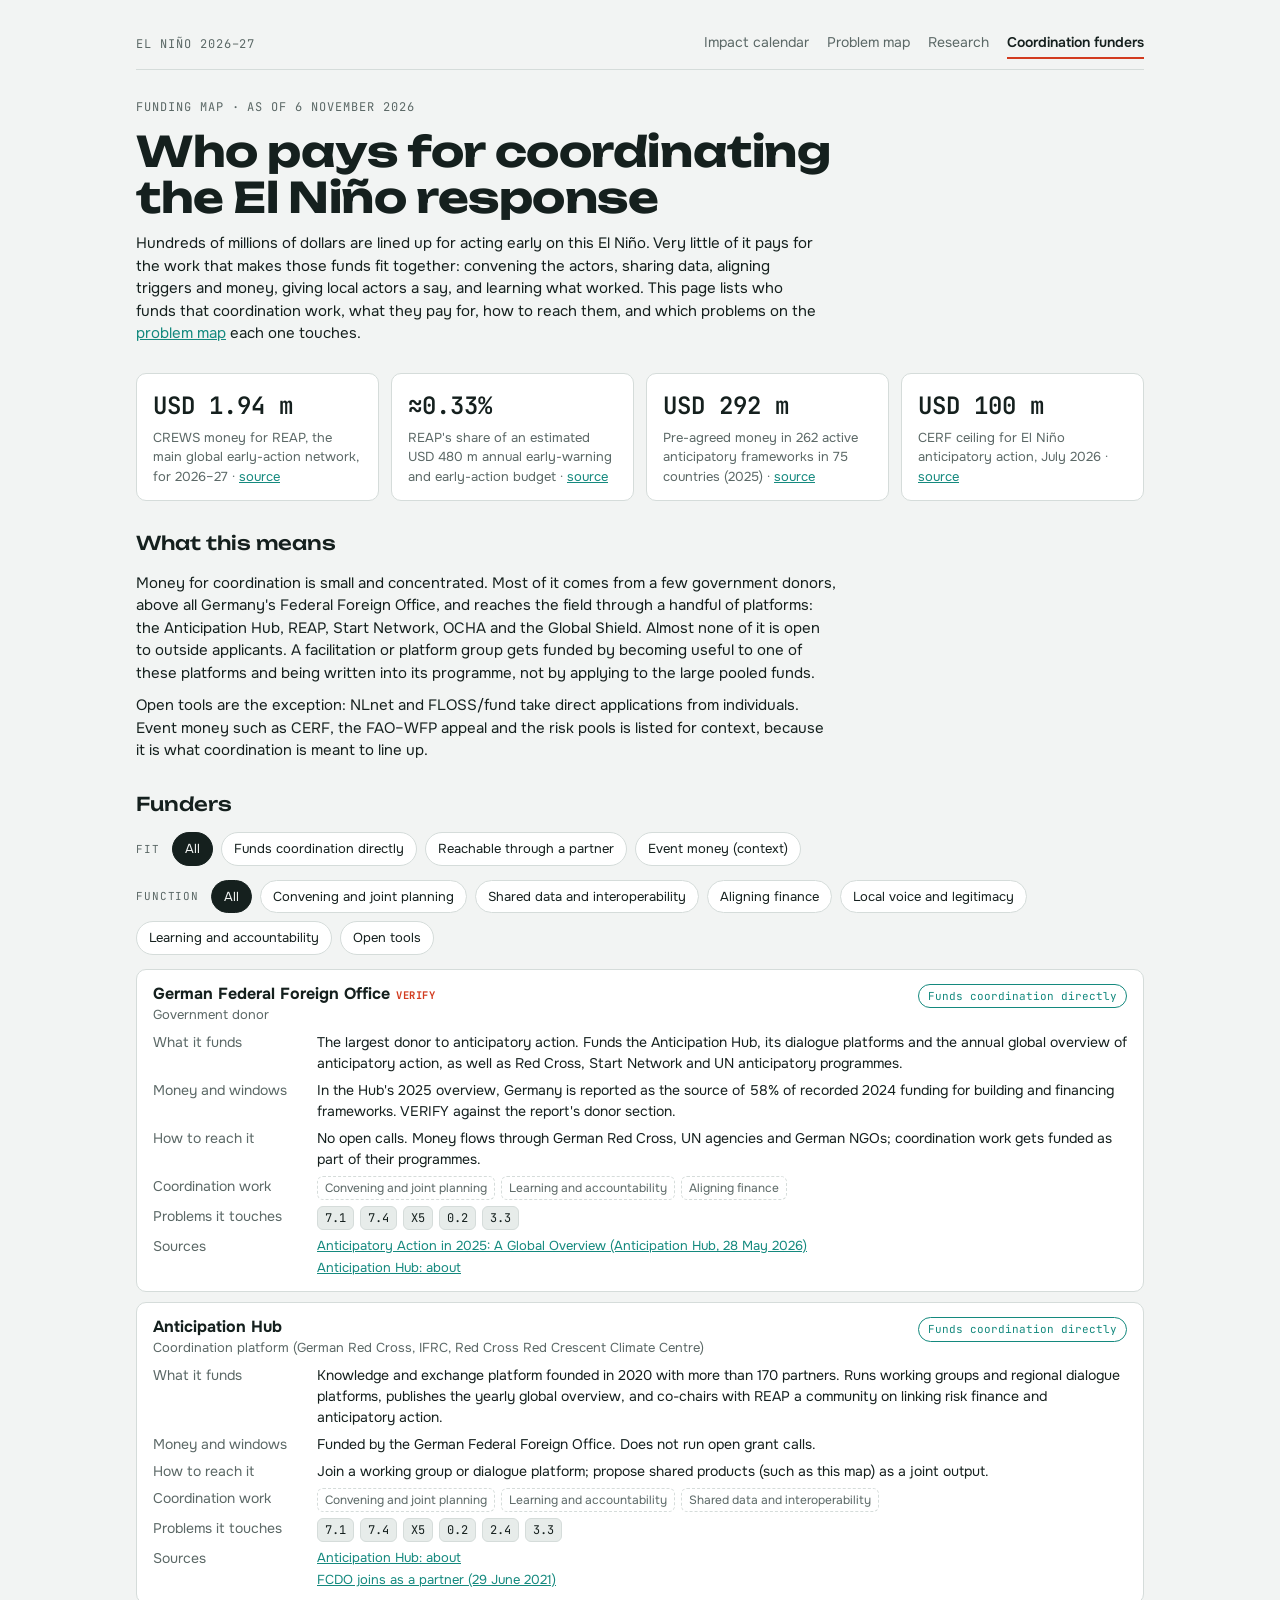
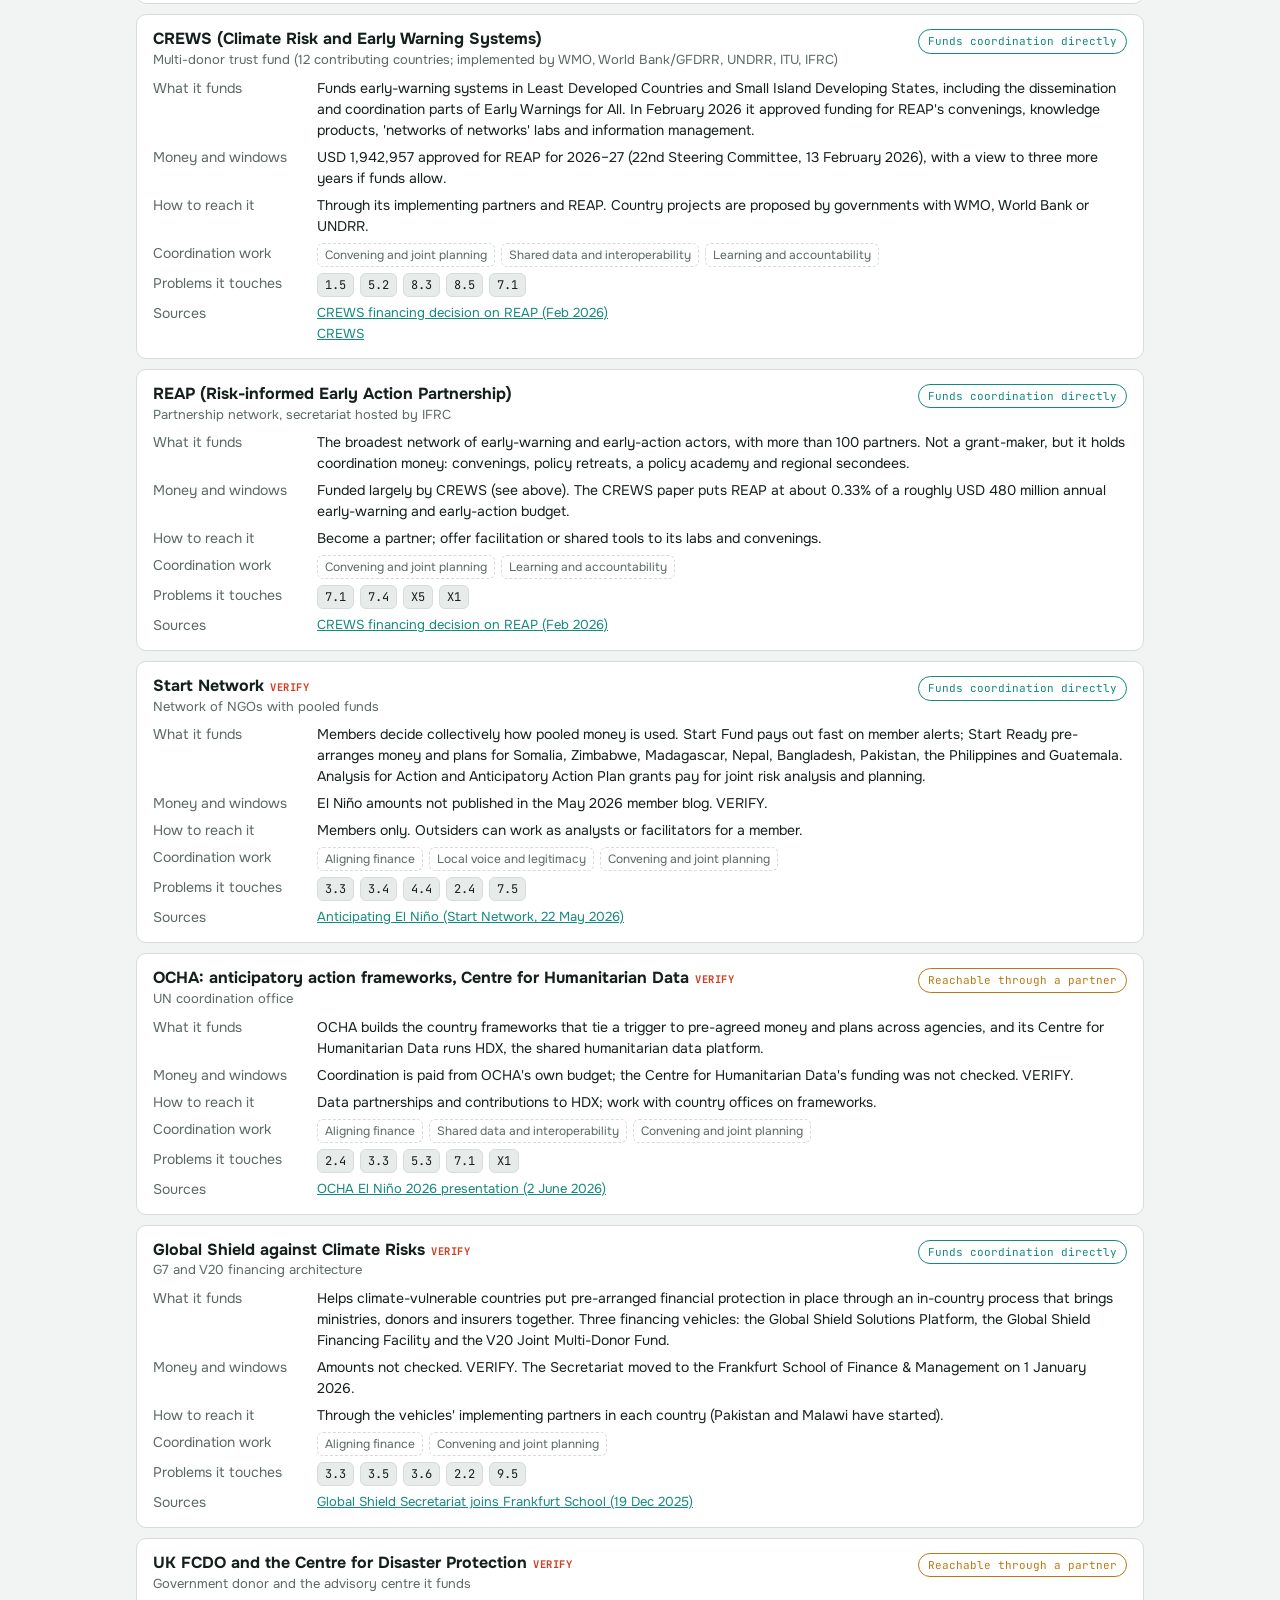
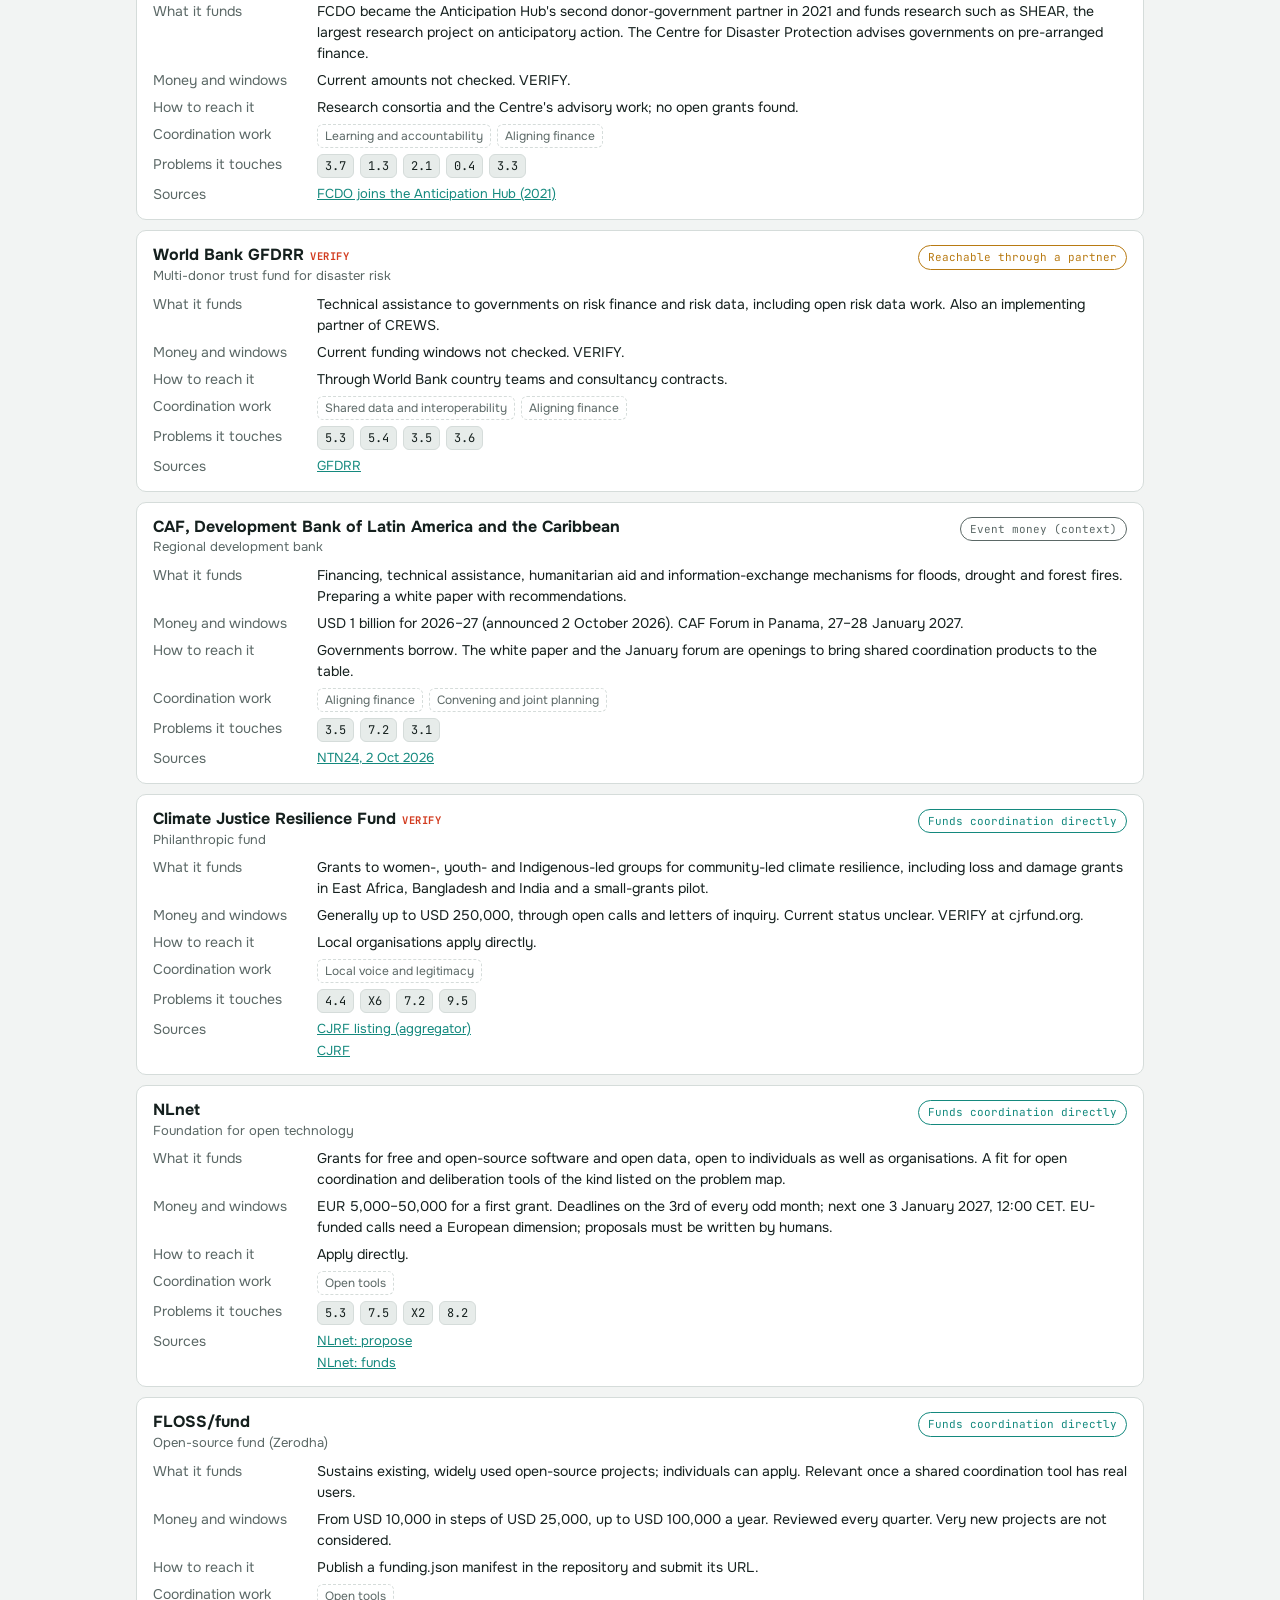
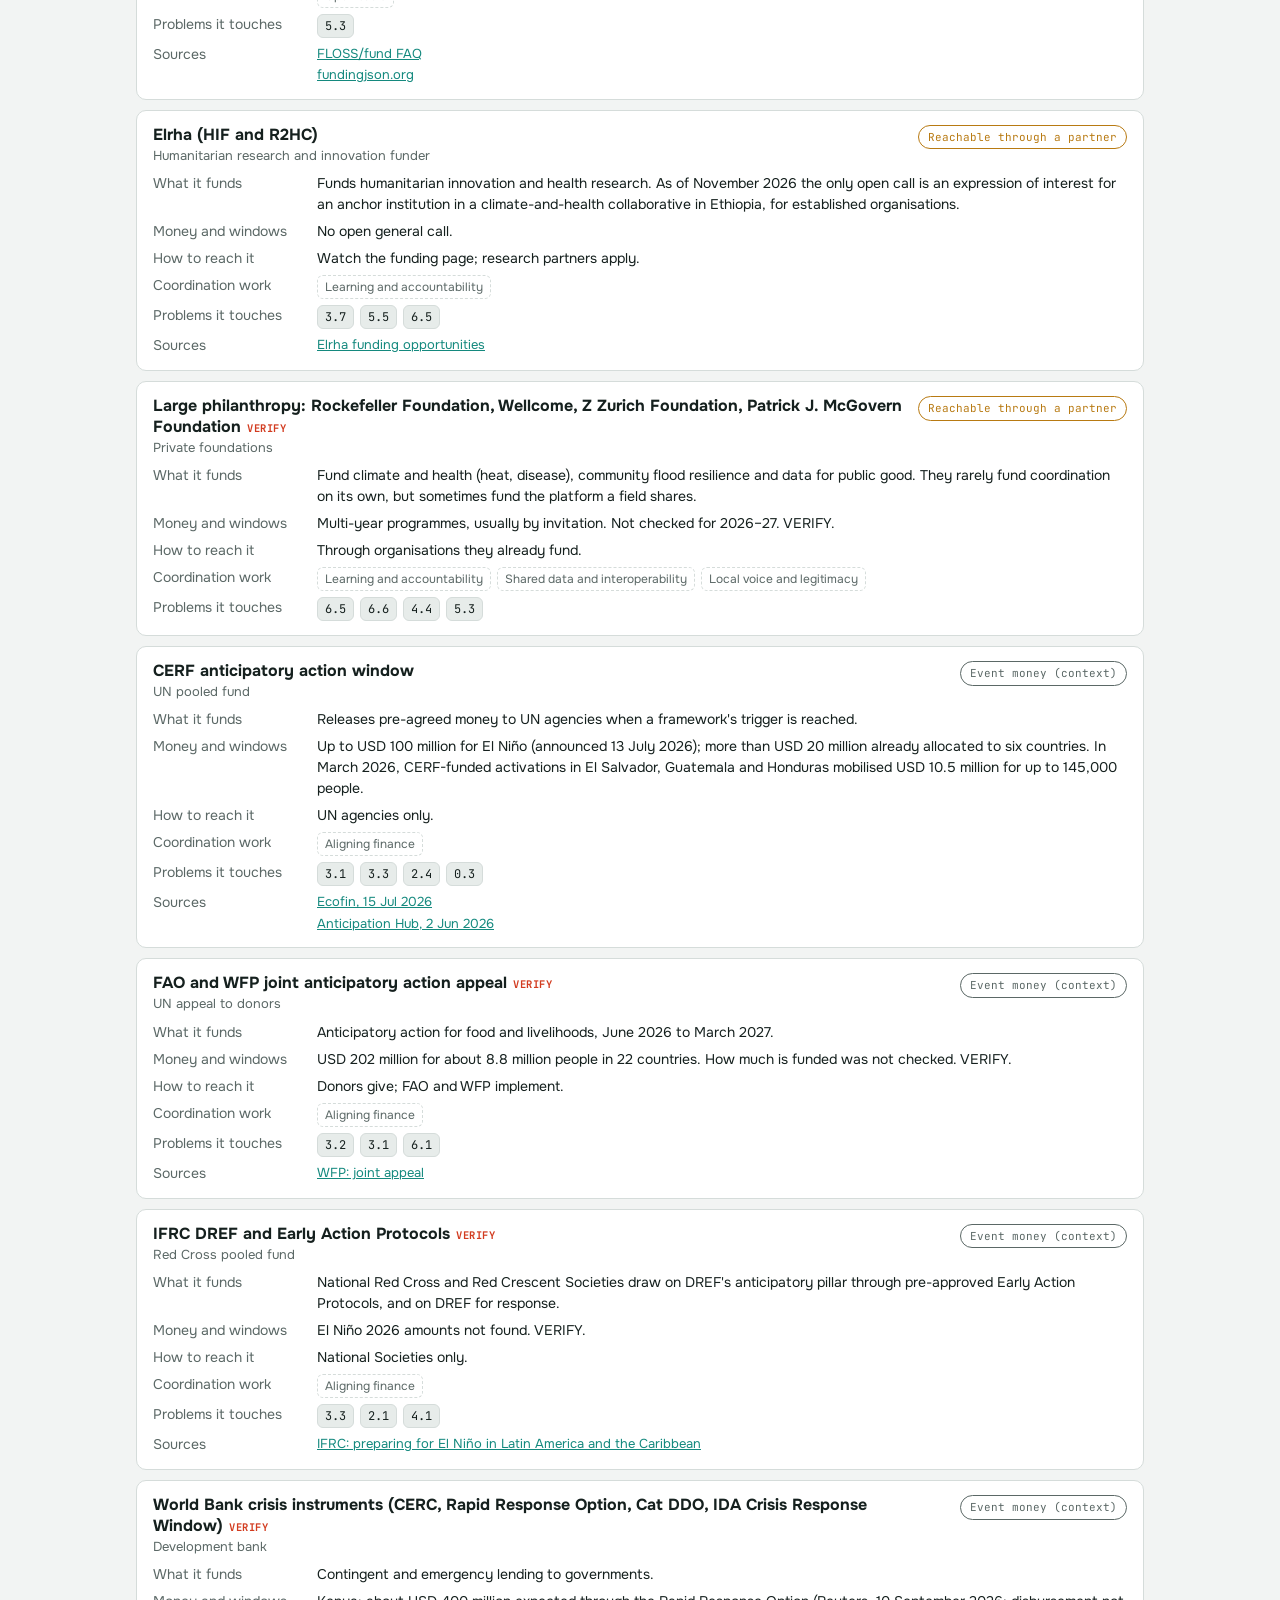
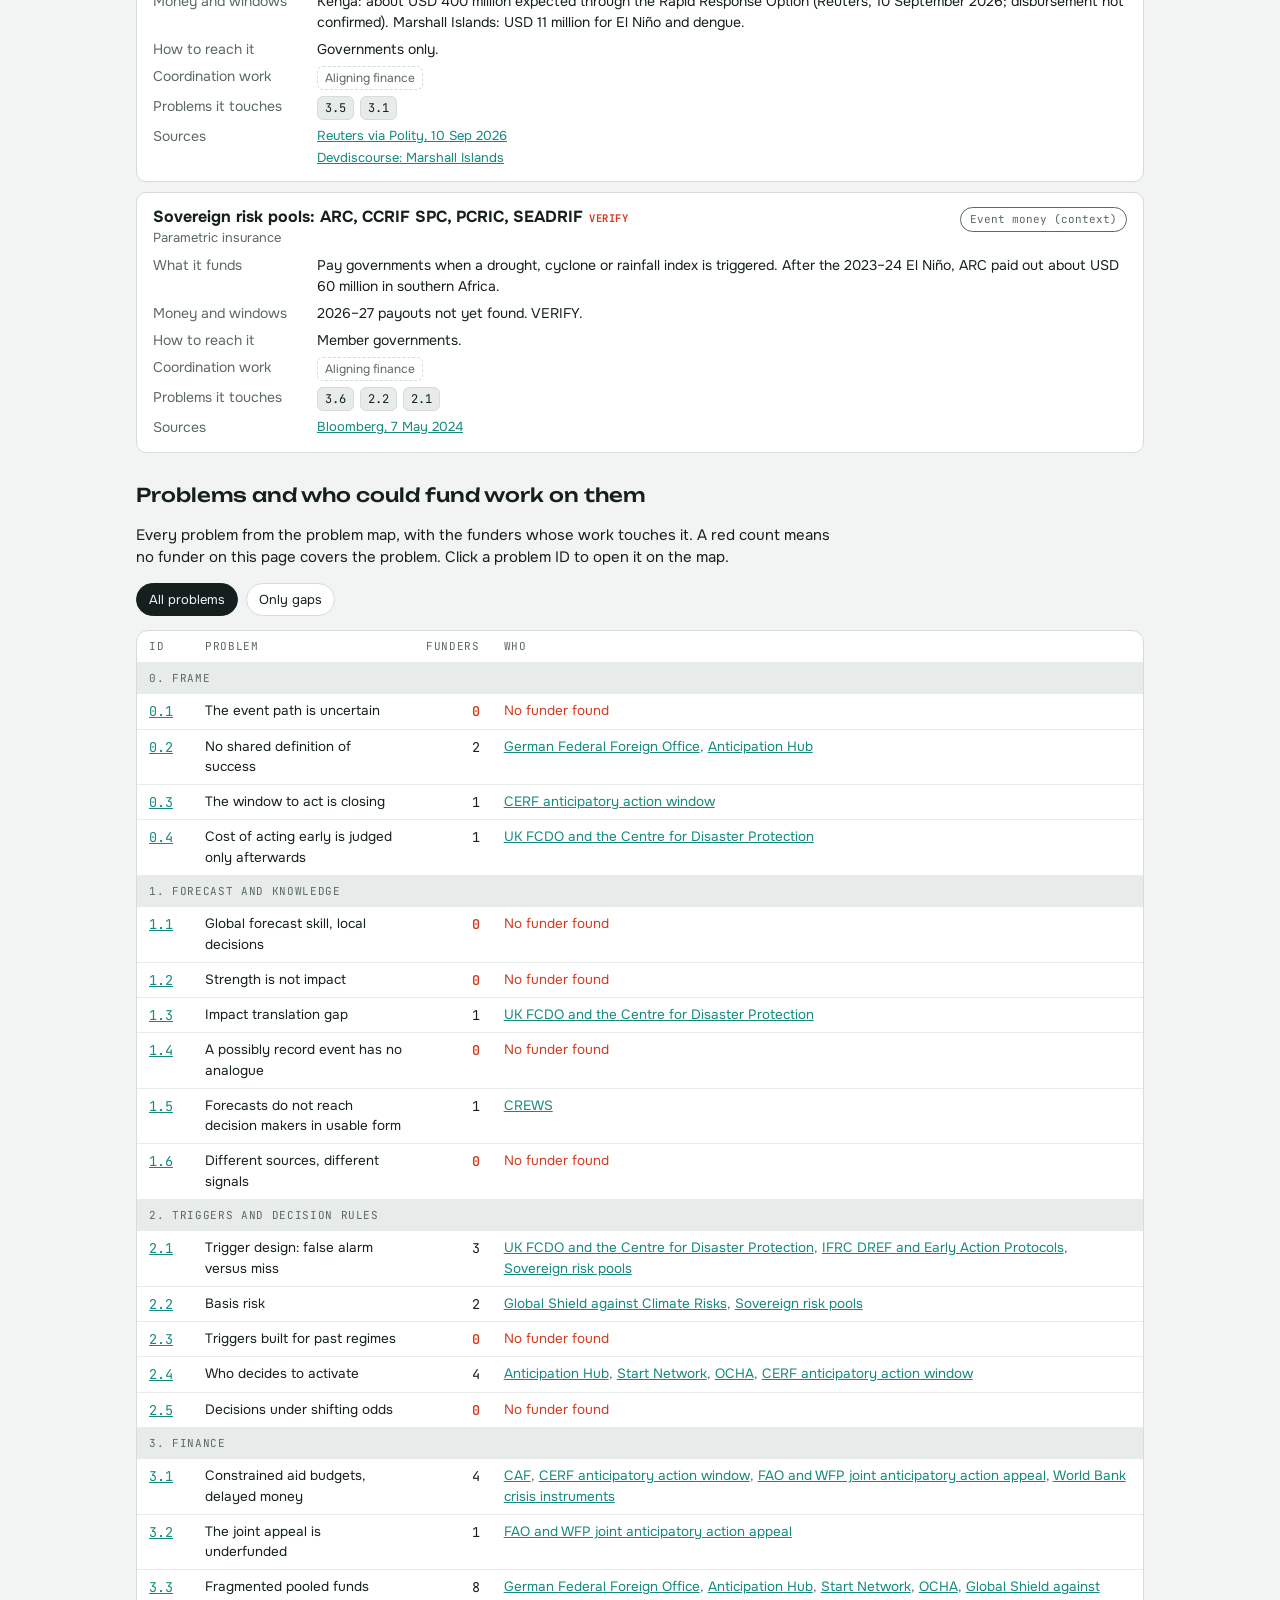
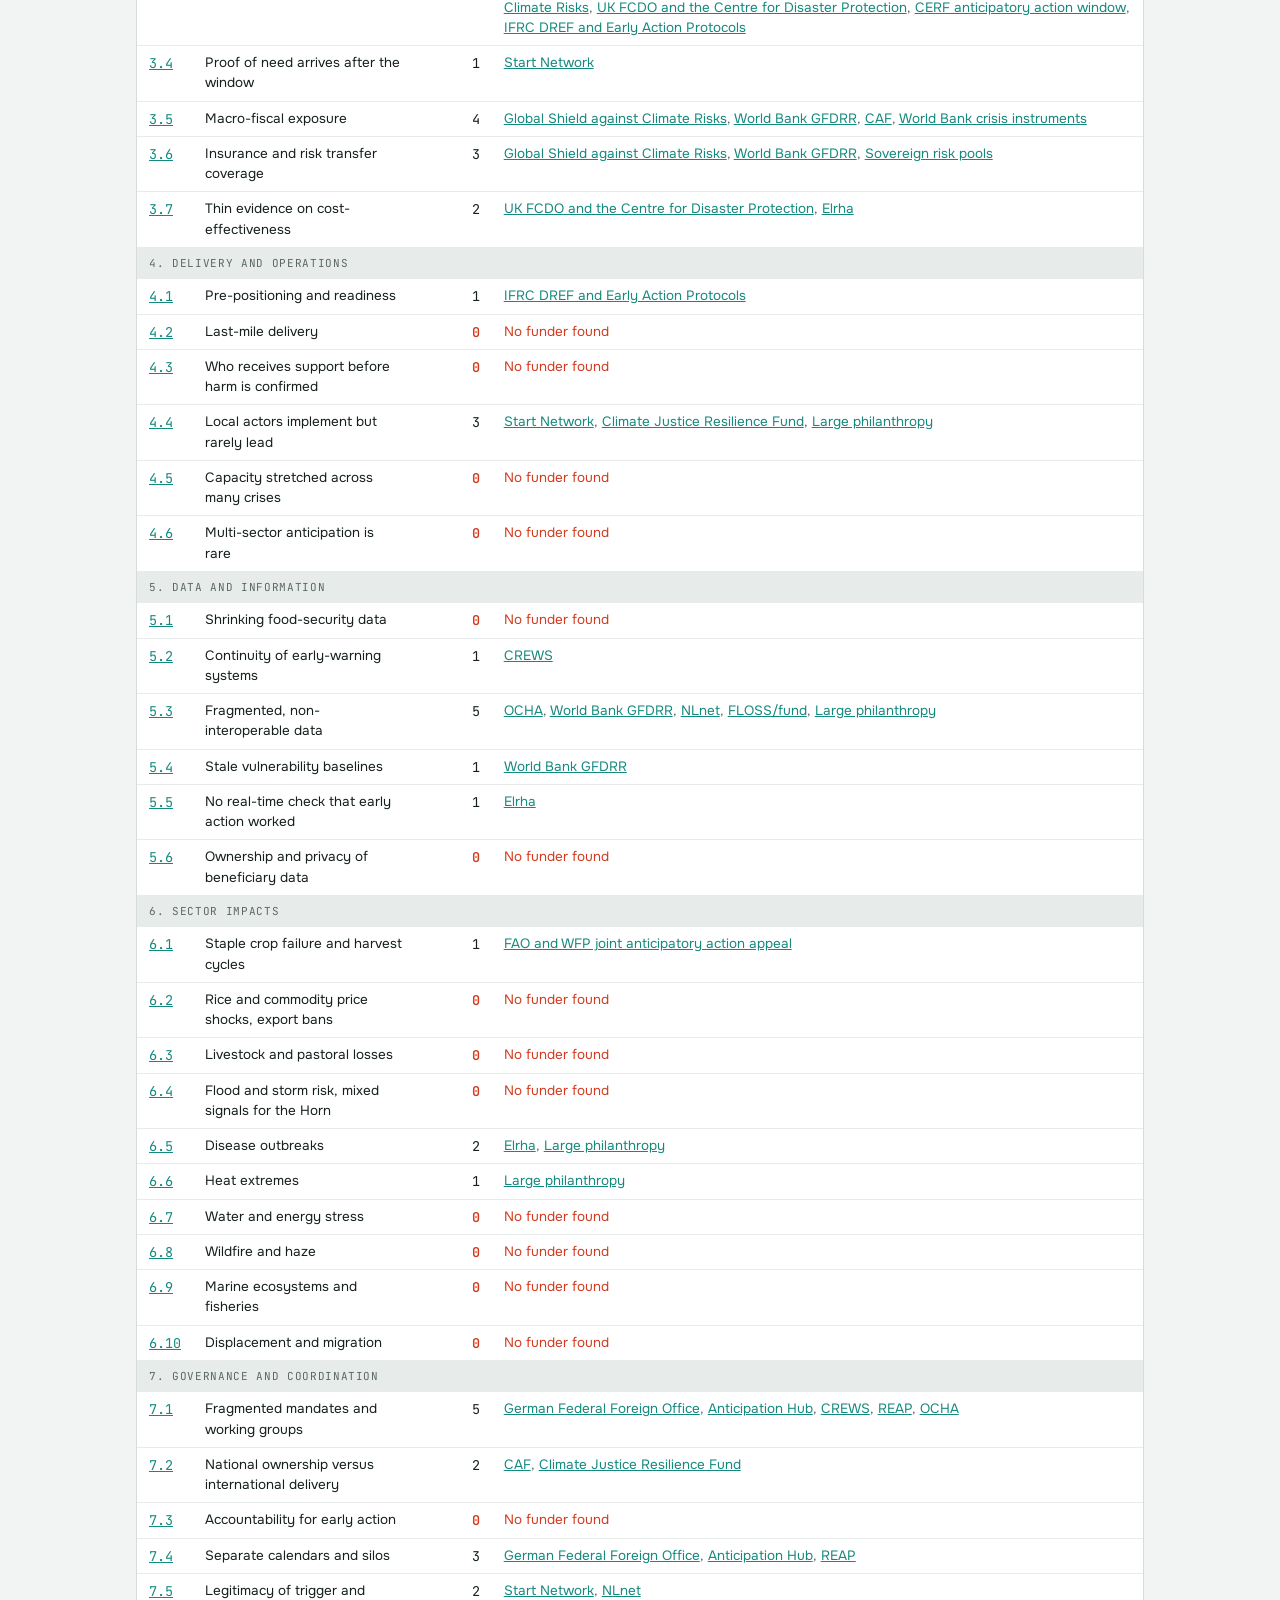
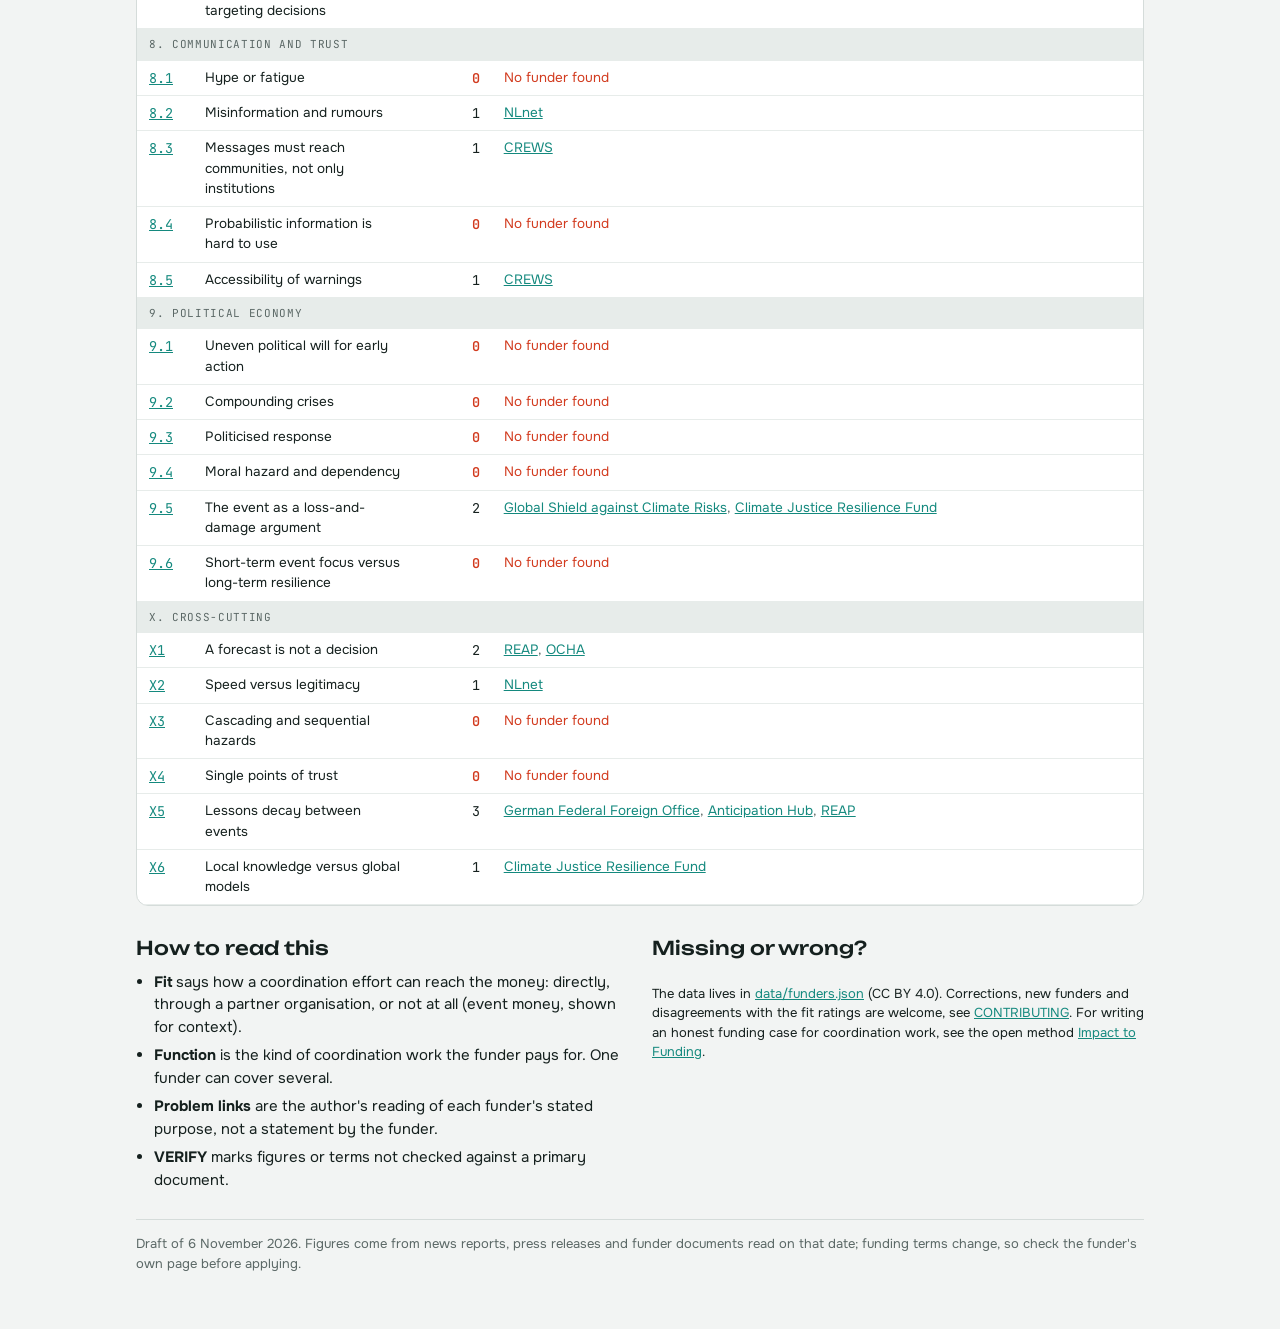
==== funders.html @ 21735e00 "Add coordination funders page linked to the problem map New funders.html with data/funders.json: who" ====
<!doctype html>
<html lang="en">
<head>
<meta charset="utf-8">
<meta name="viewport" content="width=device-width, initial-scale=1, viewport-fit=cover">
<title>El Niño 2026–27 Coordination Funders</title>
<meta name="description" content="Who pays for coordinating the 2026–27 El Niño response: convening, shared data, aligned finance, local voice and learning, linked to the problems on the problem map.">
<link rel="preconnect" href="https://fonts.googleapis.com">
<link rel="preconnect" href="https://fonts.gstatic.com" crossorigin>
<link rel="stylesheet" href="https://fonts.googleapis.com/css2?family=Unbounded:wght@500;700&family=Onest:wght@400;500;600&family=JetBrains+Mono:wght@400;600&display=swap">
<link rel="stylesheet" href="funders.css">
<link rel="stylesheet" href="nav.css">
</head>
<body>
<div class="wrap">
  <nav class="site-nav" aria-label="Site">
    <span class="brand">El Niño 2026–27</span>
    <a href="./">Impact calendar</a>
    <a href="problems.html">Problem map</a>
    <a href="research.html">Research</a>
    <a href="funders.html" aria-current="page">Coordination funders</a>
  </nav>

  <header>
    <div class="eyebrow">Funding map · as of 6 November 2026</div>
    <h1>Who pays for coordinating the El Niño response</h1>
    <p class="lede">Hundreds of millions of dollars are lined up for acting early on this El Niño. Very little of it pays for the work that makes those funds fit together: convening the actors, sharing data, aligning triggers and money, giving local actors a say, and learning what worked. This page lists who funds that coordination work, what they pay for, how to reach them, and which problems on the <a href="problems.html">problem map</a> each one touches.</p>
  </header>

  <div class="status" id="figures"></div>

  <section class="block">
    <h2>What this means</h2>
    <p class="prose">Money for coordination is small and concentrated. Most of it comes from a few government donors, above all Germany's Federal Foreign Office, and reaches the field through a handful of platforms: the Anticipation Hub, REAP, Start Network, OCHA and the Global Shield. Almost none of it is open to outside applicants. A facilitation or platform group gets funded by becoming useful to one of these platforms and being written into its programme, not by applying to the large pooled funds.</p>
    <p class="prose">Open tools are the exception: NLnet and FLOSS/fund take direct applications from individuals. Event money such as CERF, the FAO–WFP appeal and the risk pools is listed for context, because it is what coordination is meant to line up.</p>
  </section>

  <section class="block">
    <h2>Funders</h2>
    <div class="filters" role="group" aria-label="Filter by fit" id="fit-filters"><span class="lab">Fit</span></div>
    <div class="filters" role="group" aria-label="Filter by coordination function" id="fn-filters"><span class="lab">Function</span></div>
    <div class="flist" id="list"></div>
  </section>

  <section class="block">
    <h2>Problems and who could fund work on them</h2>
    <p class="prose">Every problem from the problem map, with the funders whose work touches it. A red count means no funder on this page covers the problem. Click a problem ID to open it on the map.</p>
    <div class="filters" role="group" aria-label="Show" id="cov-filters">
      <button type="button" id="cov-all" data-c="all" aria-pressed="true">All problems</button>
      <button type="button" id="cov-gaps" data-c="gaps" aria-pressed="false">Only gaps</button>
    </div>
    <div class="cov"><table><thead><tr><th>ID</th><th>Problem</th><th>Funders</th><th>Who</th></tr></thead><tbody id="cov"></tbody></table></div>
  </section>

  <div class="notes">
    <section>
      <h2>How to read this</h2>
      <ul>
        <li><b>Fit</b> says how a coordination effort can reach the money: directly, through a partner organisation, or not at all (event money, shown for context).</li>
        <li><b>Function</b> is the kind of coordination work the funder pays for. One funder can cover several.</li>
        <li><b>Problem links</b> are the author's reading of each funder's stated purpose, not a statement by the funder.</li>
        <li><b>VERIFY</b> marks figures or terms not checked against a primary document.</li>
      </ul>
    </section>
    <section>
      <h2>Missing or wrong?</h2>
      <p class="small">The data lives in <a href="data/funders.json">data/funders.json</a> (CC BY 4.0). Corrections, new funders and disagreements with the fit ratings are welcome, see <a href="https://github.com/MaxSemenchuk/el-nino-problem-map/blob/main/CONTRIBUTING.md">CONTRIBUTING</a>. For writing an honest funding case for coordination work, see the open method <a href="https://github.com/zhiganov/impact-to-funding">Impact to Funding</a>.</p>
    </section>
  </div>

  <footer>Draft of 6 November 2026. Figures come from news reports, press releases and funder documents read on that date; funding terms change, so check the funder's own page before applying.</footer>
</div>
<script src="funders.js"></script>
</body>
</html>
---- funders.css ----
/* Funders page. Tokens shared with calendar.css (same palette and type); layout: summary figures, filterable funder list with problem chips, then a problem-by-funder coverage table. */
:root{
  --bg:#F2F4F3; --surface:#FFFFFF; --fg:#15201E; --muted:#5B6866; --line:#D5DCDA; --soft:#E7ECEA;
  --now:#D23B1F; --cool:#2E6DB0; --warm:#D9502E;
  --c-drought:#B87A12; --c-heat:#D2462A; --c-rain:#2F6FB5; --c-ocean:#14897E; --c-food:#7C52B8; --c-health:#B83A71;
  --f-display:"Unbounded","Onest",system-ui,sans-serif;
  --f-body:"Onest",system-ui,-apple-system,"Segoe UI",sans-serif;
  --f-mono:"JetBrains Mono",ui-monospace,Menlo,monospace;
}
@media (prefers-color-scheme: dark){:root:not([data-theme="light"]){
  --bg:#0F1615; --surface:#17201F; --fg:#E6ECEA; --muted:#93A19E; --line:#2A3634; --soft:#1E2928;
  --now:#FF6A4A; --cool:#6FA3E0; --warm:#FF7A55;
  --c-drought:#E0A740; --c-heat:#FF6E4E; --c-rain:#6FA3E6; --c-ocean:#3CC2B3; --c-food:#AE8AE8; --c-health:#EC72A6; color-scheme:dark}}
:root[data-theme="dark"]{
  --bg:#0F1615; --surface:#17201F; --fg:#E6ECEA; --muted:#93A19E; --line:#2A3634; --soft:#1E2928;
  --now:#FF6A4A; --cool:#6FA3E0; --warm:#FF7A55;
  --c-drought:#E0A740; --c-heat:#FF6E4E; --c-rain:#6FA3E6; --c-ocean:#3CC2B3; --c-food:#AE8AE8; --c-health:#EC72A6; color-scheme:dark}
*{box-sizing:border-box}
html,body{margin:0}
body{background:var(--bg);color:var(--fg);font-family:var(--f-body);font-size:15px;line-height:1.5}
.wrap{max-width:1180px;margin:0 auto;padding-left:max(16px,env(safe-area-inset-left,0px));padding-right:max(16px,env(safe-area-inset-right,0px));padding-block:28px 56px;display:flex;flex-direction:column;gap:28px}
h1{font-family:var(--f-display);font-weight:700;font-size:clamp(26px,4.4vw,42px);line-height:1.1;margin:0;text-wrap:balance;letter-spacing:-.01em}
h2{font-family:var(--f-display);font-weight:500;font-size:19px;margin:0;text-wrap:balance}
.eyebrow{font-family:var(--f-mono);font-size:12px;letter-spacing:.08em;text-transform:uppercase;color:var(--muted)}
.lede{max-width:68ch;color:var(--fg);margin:0}
.muted{color:var(--muted)}
header{display:flex;flex-direction:column;gap:12px}

.status{display:grid;grid-template-columns:repeat(auto-fit,minmax(200px,1fr));gap:12px}
.stat{background:var(--surface);border:1px solid var(--line);border-radius:10px;padding:14px 16px;display:flex;flex-direction:column;gap:4px;min-width:0}
.stat b{font-family:var(--f-mono);font-size:24px;font-weight:600;font-variant-numeric:tabular-nums}
.stat.here{border-color:var(--now)}
.stat.here b{color:var(--now)}
.stat span{font-size:13px;color:var(--muted)}
:root{--fit-direct:#14897E;--fit-partner:#B87A12;--fit-context:#5B6866;--gap:#D23B1F}
@media (prefers-color-scheme: dark){:root:not([data-theme="light"]){--fit-direct:#3CC2B3;--fit-partner:#E0A740;--fit-context:#93A19E;--gap:#FF6A4A}}
:root[data-theme="dark"]{--fit-direct:#3CC2B3;--fit-partner:#E0A740;--fit-context:#93A19E;--gap:#FF6A4A}
.wrap{max-width:1040px}
.block{display:flex;flex-direction:column;gap:14px}
.prose{max-width:70ch;margin:0}
.prose + .prose{margin-top:-4px}
a{color:var(--c-ocean)}
.filters .lab{font-family:var(--f-mono);font-size:11px;letter-spacing:.08em;text-transform:uppercase;color:var(--muted);align-self:center;margin-right:4px}
.filters button:focus-visible,.chip:focus-visible{outline:2px solid var(--now);outline-offset:2px}
.flist{display:flex;flex-direction:column;gap:10px}
.f{background:var(--surface);border:1px solid var(--line);border-radius:10px;padding:14px 16px;display:grid;grid-template-columns:1fr auto;gap:8px 16px}
.f > *{min-width:0}
.f h3{font-size:16px;margin:0;line-height:1.3}
.f .kind{font-size:13px;color:var(--muted)}
.fit{font-family:var(--f-mono);font-size:11px;padding:3px 9px;border-radius:999px;border:1px solid currentColor;white-space:nowrap;align-self:start}
.fit.direct{color:var(--fit-direct)} .fit.partner{color:var(--fit-partner)} .fit.context{color:var(--fit-context)}
.f dl{grid-column:1/-1;display:grid;grid-template-columns:150px 1fr;gap:6px 14px;margin:0;font-size:14px}
.f dt{color:var(--muted)}
.f dd{margin:0}
@media (max-width:560px){.f dl{grid-template-columns:1fr}.f dt{margin-top:4px}}
.verify{font-family:var(--f-mono);font-size:10.5px;letter-spacing:.05em;color:var(--gap);margin-left:6px}
.chips{display:flex;flex-wrap:wrap;gap:6px}
.chip{font-family:var(--f-mono);font-size:12px;text-decoration:none;color:var(--fg);background:var(--soft);border:1px solid var(--line);border-radius:6px;padding:2px 7px}
.chip:hover{border-color:var(--fg)}
.fn{font-size:12px;color:var(--muted);background:none;border:1px dashed var(--line);border-radius:6px;padding:2px 7px}
.src{font-size:13px;color:var(--muted);display:flex;flex-direction:column;gap:2px}
.src a{overflow-wrap:anywhere}
.cov{background:var(--surface);border:1px solid var(--line);border-radius:12px;overflow-x:auto}
.cov table{border-collapse:collapse;width:100%;font-size:13.5px;min-width:560px}
.cov th,.cov td{text-align:left;padding:7px 12px;border-bottom:1px solid var(--soft);vertical-align:top}
.cov th{font-family:var(--f-mono);font-size:11px;letter-spacing:.06em;text-transform:uppercase;color:var(--muted);font-weight:400}
.cov tr.layer td{background:var(--soft);font-family:var(--f-mono);font-size:11px;letter-spacing:.06em;text-transform:uppercase;color:var(--muted)}
.cov td.id{font-family:var(--f-mono);white-space:nowrap}
.cov td.n{font-family:var(--f-mono);font-variant-numeric:tabular-nums;text-align:right;width:40px}
.cov tr.gap td.n{color:var(--gap);font-weight:600}
.cov .who{color:var(--muted)}
.gapnote{color:var(--gap)}
.notes{display:grid;grid-template-columns:repeat(auto-fit,minmax(300px,1fr));gap:24px}
.notes section{display:flex;flex-direction:column;gap:8px;min-width:0}
.notes ul{margin:0;padding-left:18px;display:flex;flex-direction:column;gap:6px}
footer{color:var(--muted);font-size:13px;border-top:1px solid var(--line);padding-top:14px}
.small{font-size:13px}
.filters{display:flex;flex-wrap:wrap;gap:8px}
.filters button{font:inherit;font-size:13px;border:1px solid var(--line);background:var(--surface);color:var(--fg);padding:6px 12px;border-radius:999px;cursor:pointer}
.filters button[aria-pressed="true"]{background:var(--fg);color:var(--bg);border-color:var(--fg)}
.filters button:focus-visible,.row-label:focus-visible{outline:2px solid var(--now);outline-offset:2px}
---- nav.css ----
/* Shared site menu. Uses each page's own tokens with fallbacks. */
.site-nav{display:flex;flex-wrap:wrap;align-items:center;gap:6px 18px;padding-bottom:10px;border-bottom:1px solid var(--line,#d6d9df);font-size:14px}
.site-nav .brand{font-family:'JetBrains Mono',ui-monospace,Menlo,monospace;font-size:12px;letter-spacing:.08em;text-transform:uppercase;color:var(--muted,#59616d);margin-right:auto}
.site-nav a{color:var(--muted,#59616d);text-decoration:none;padding:4px 0;border-bottom:2px solid transparent}
.site-nav a:hover{color:var(--ink,var(--fg,#14181f))}
.site-nav a[aria-current="page"]{color:var(--ink,var(--fg,#14181f));border-bottom-color:var(--accent,var(--now,#0f766e));font-weight:600}
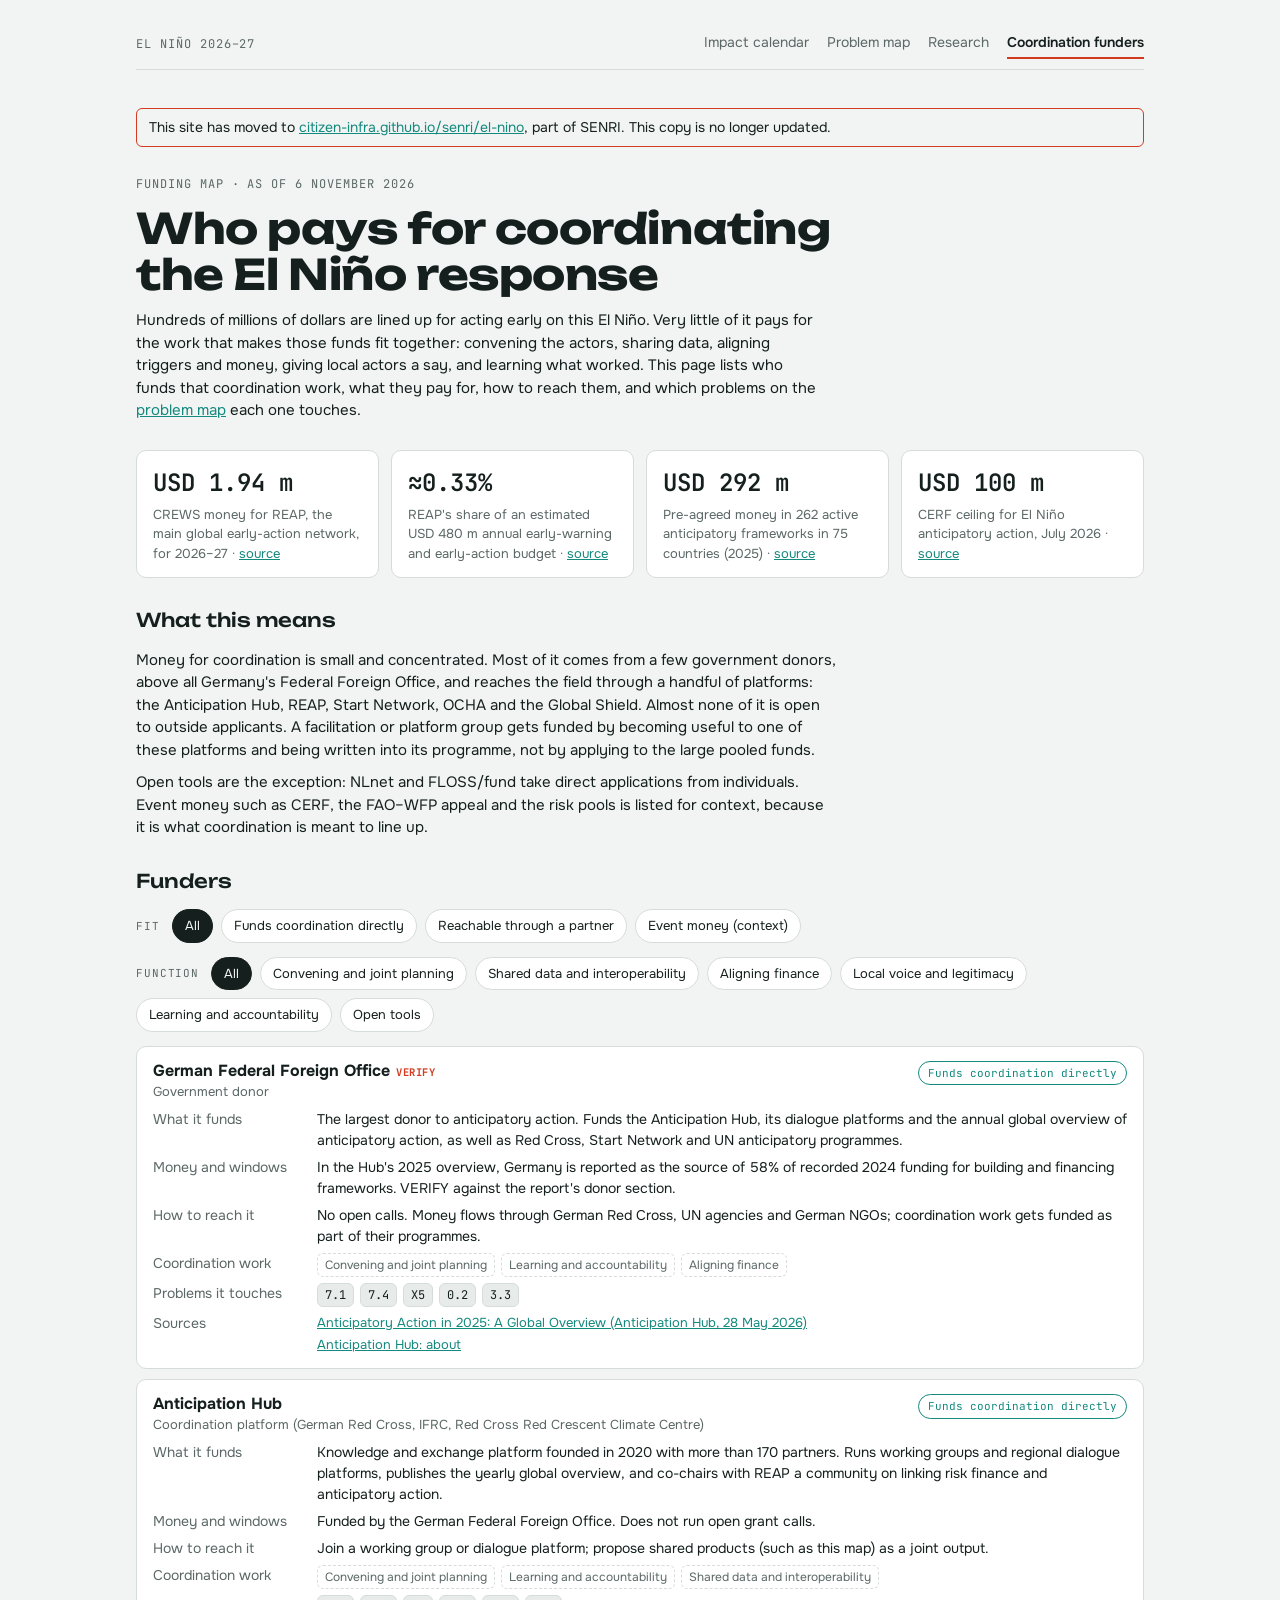
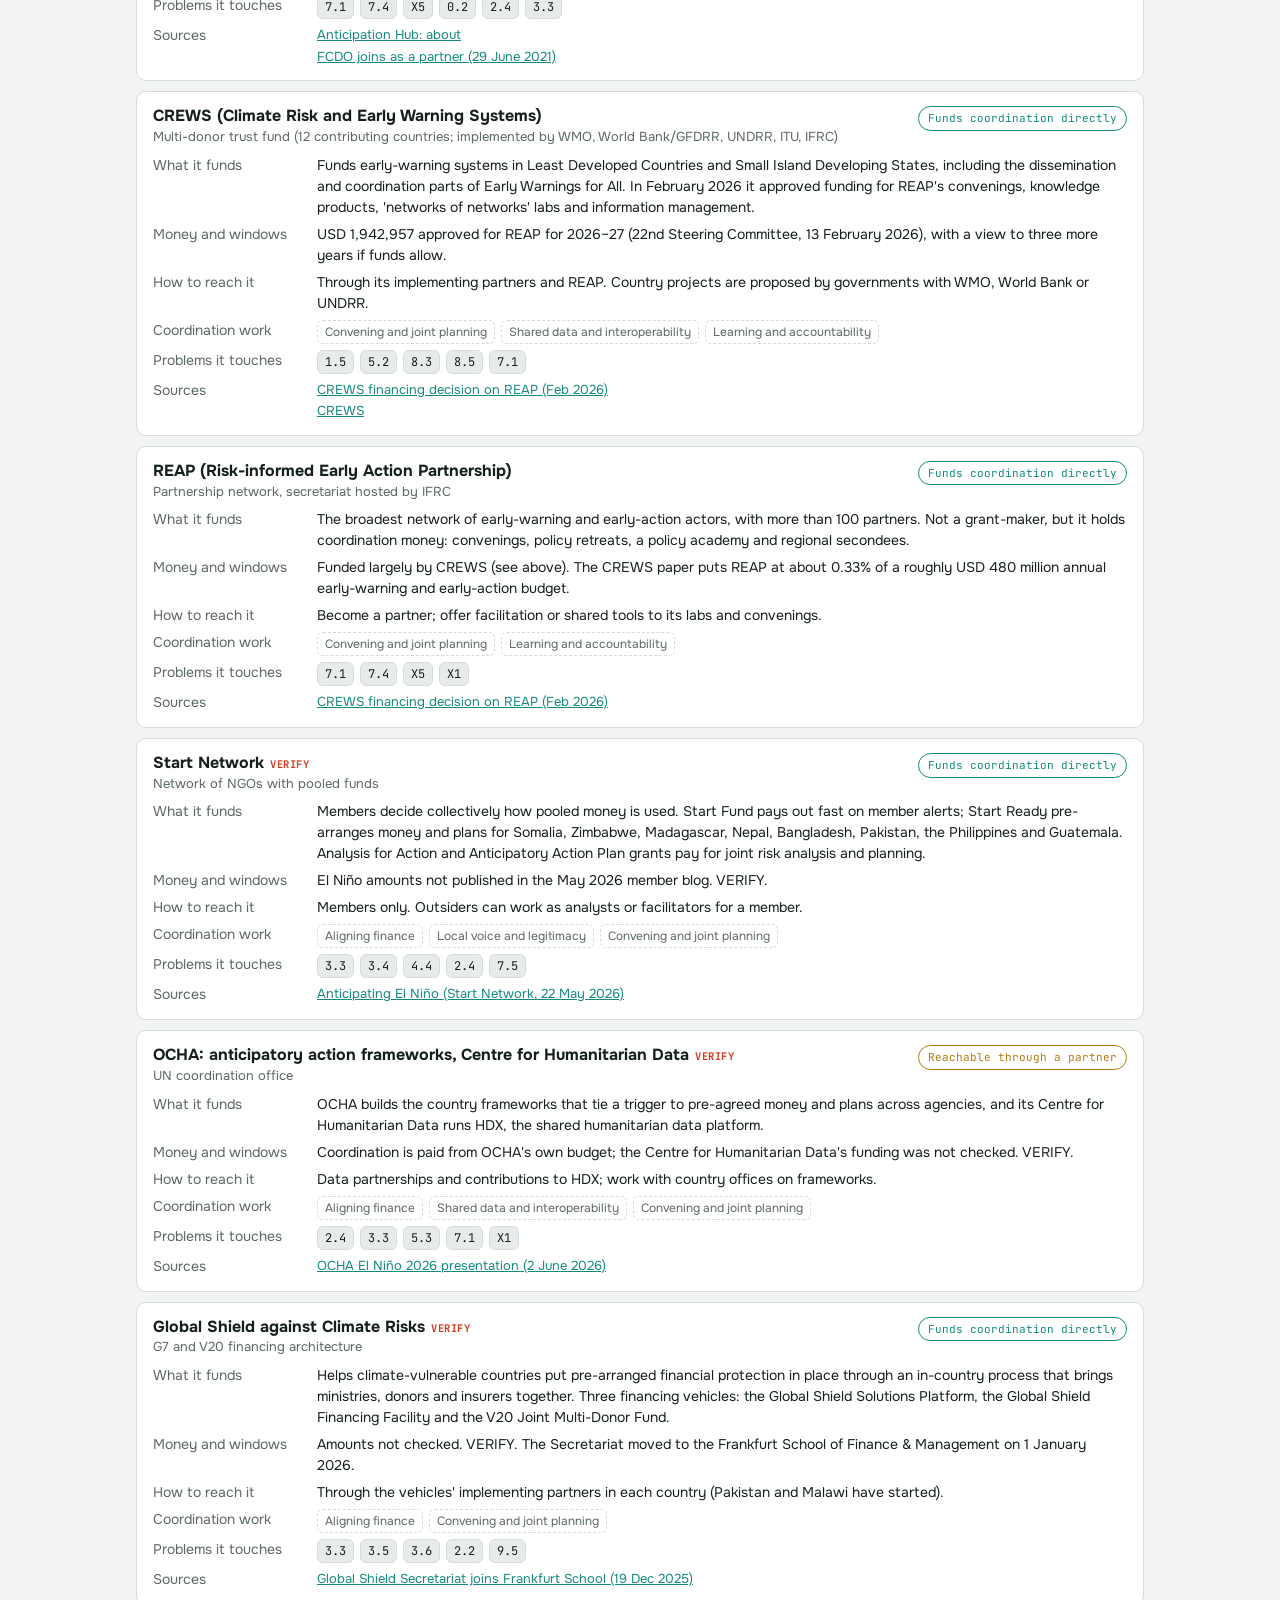
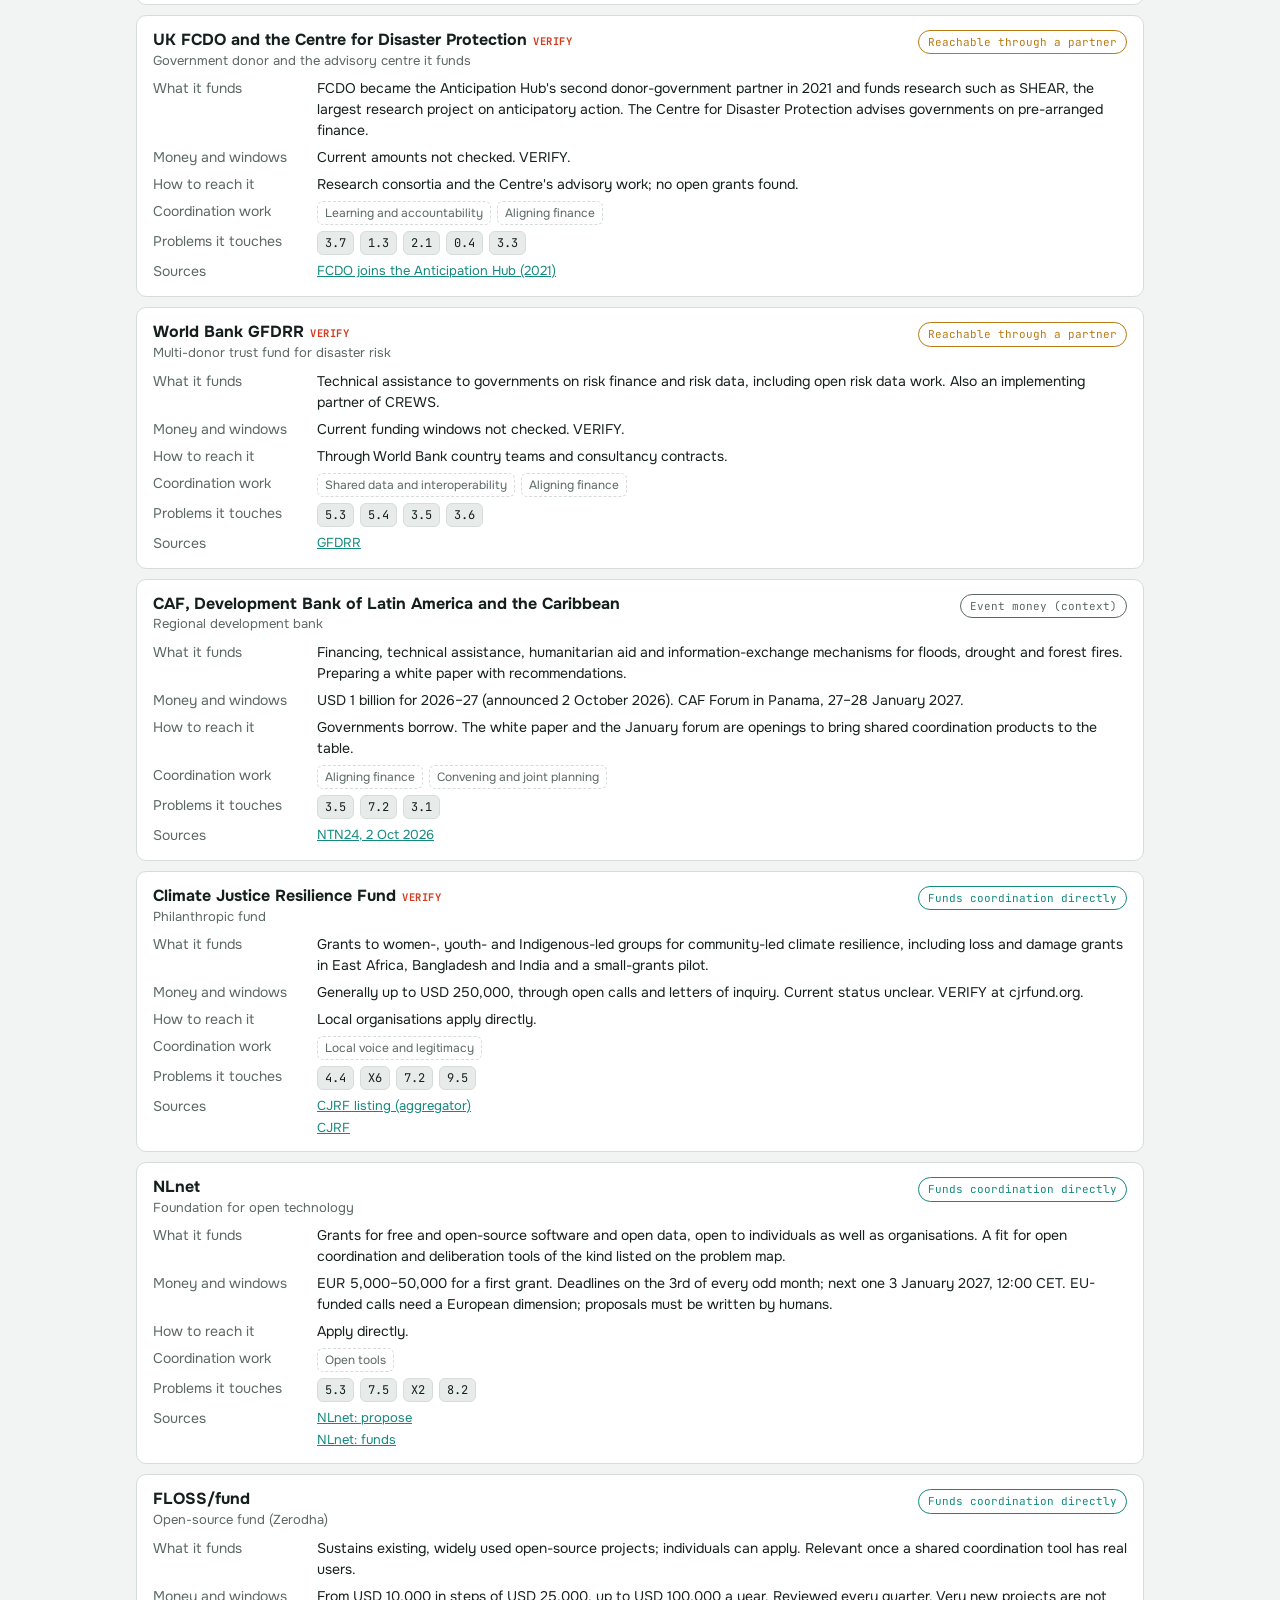
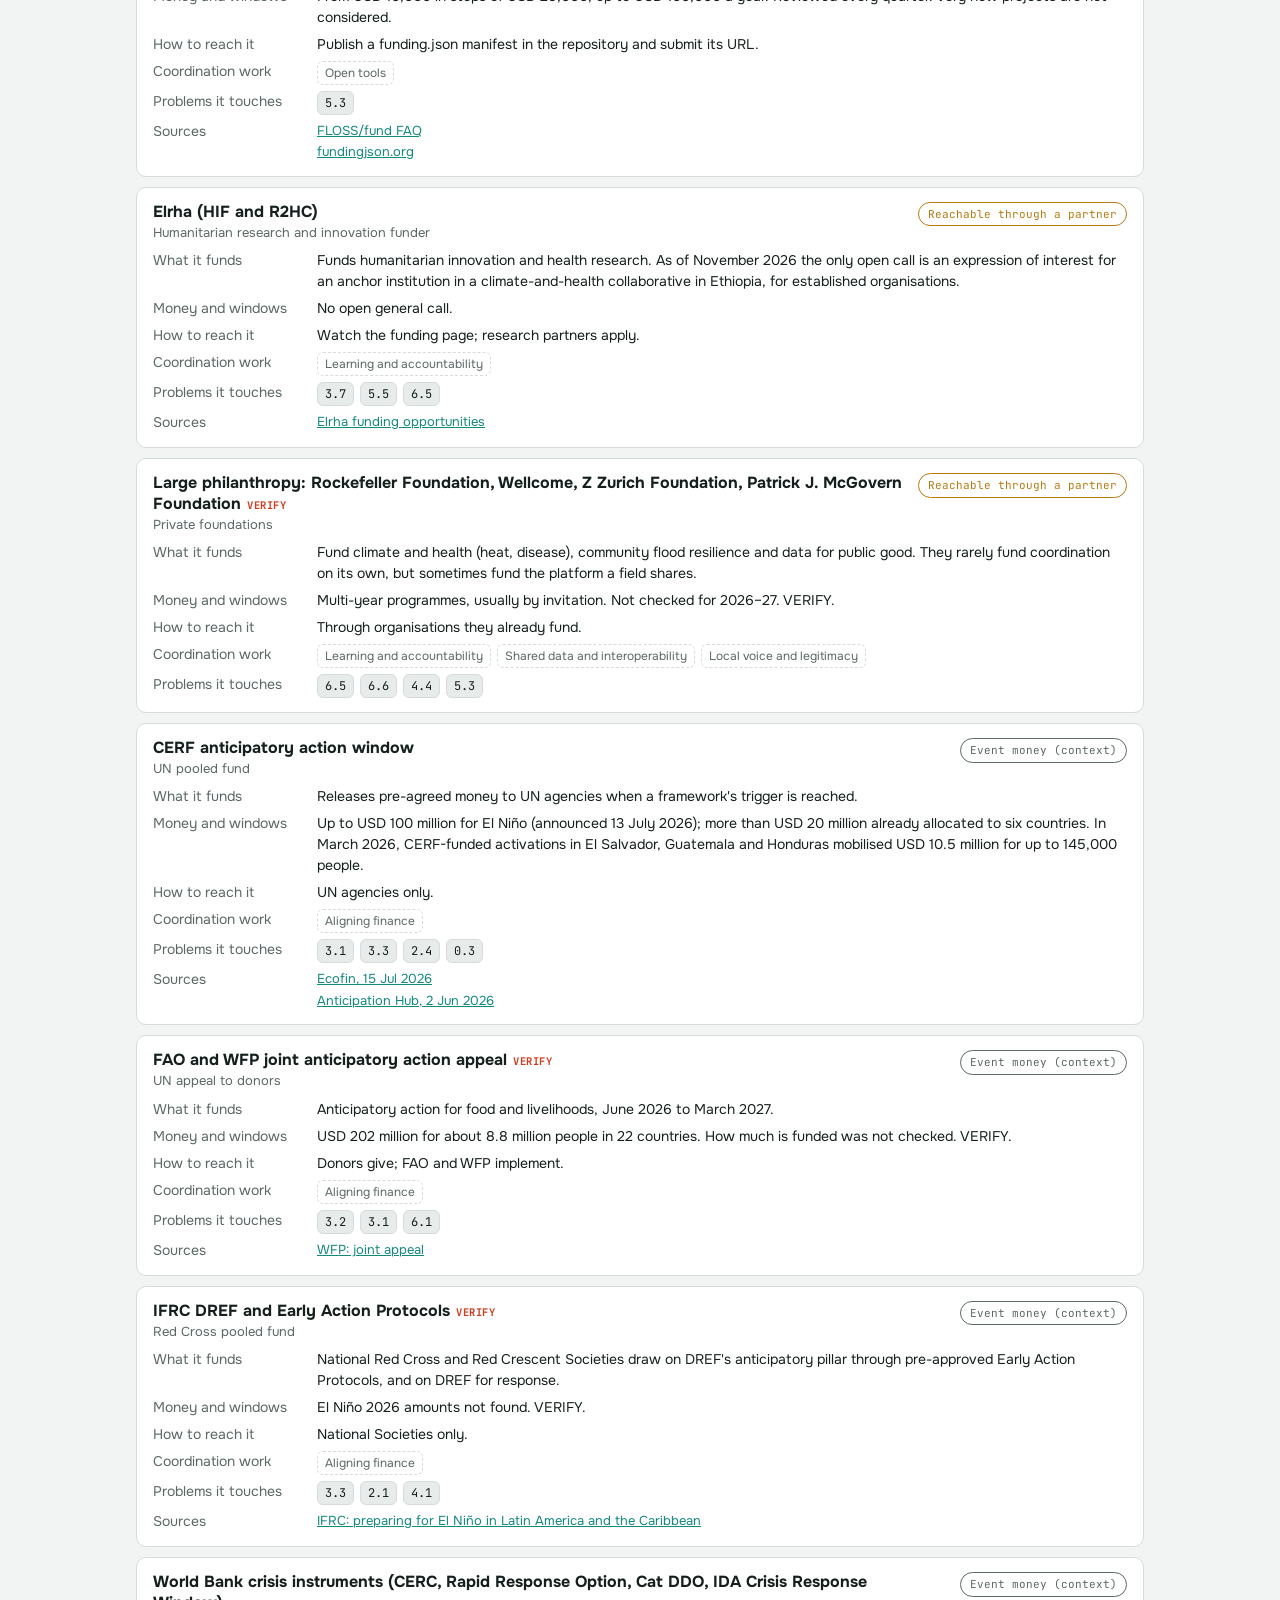
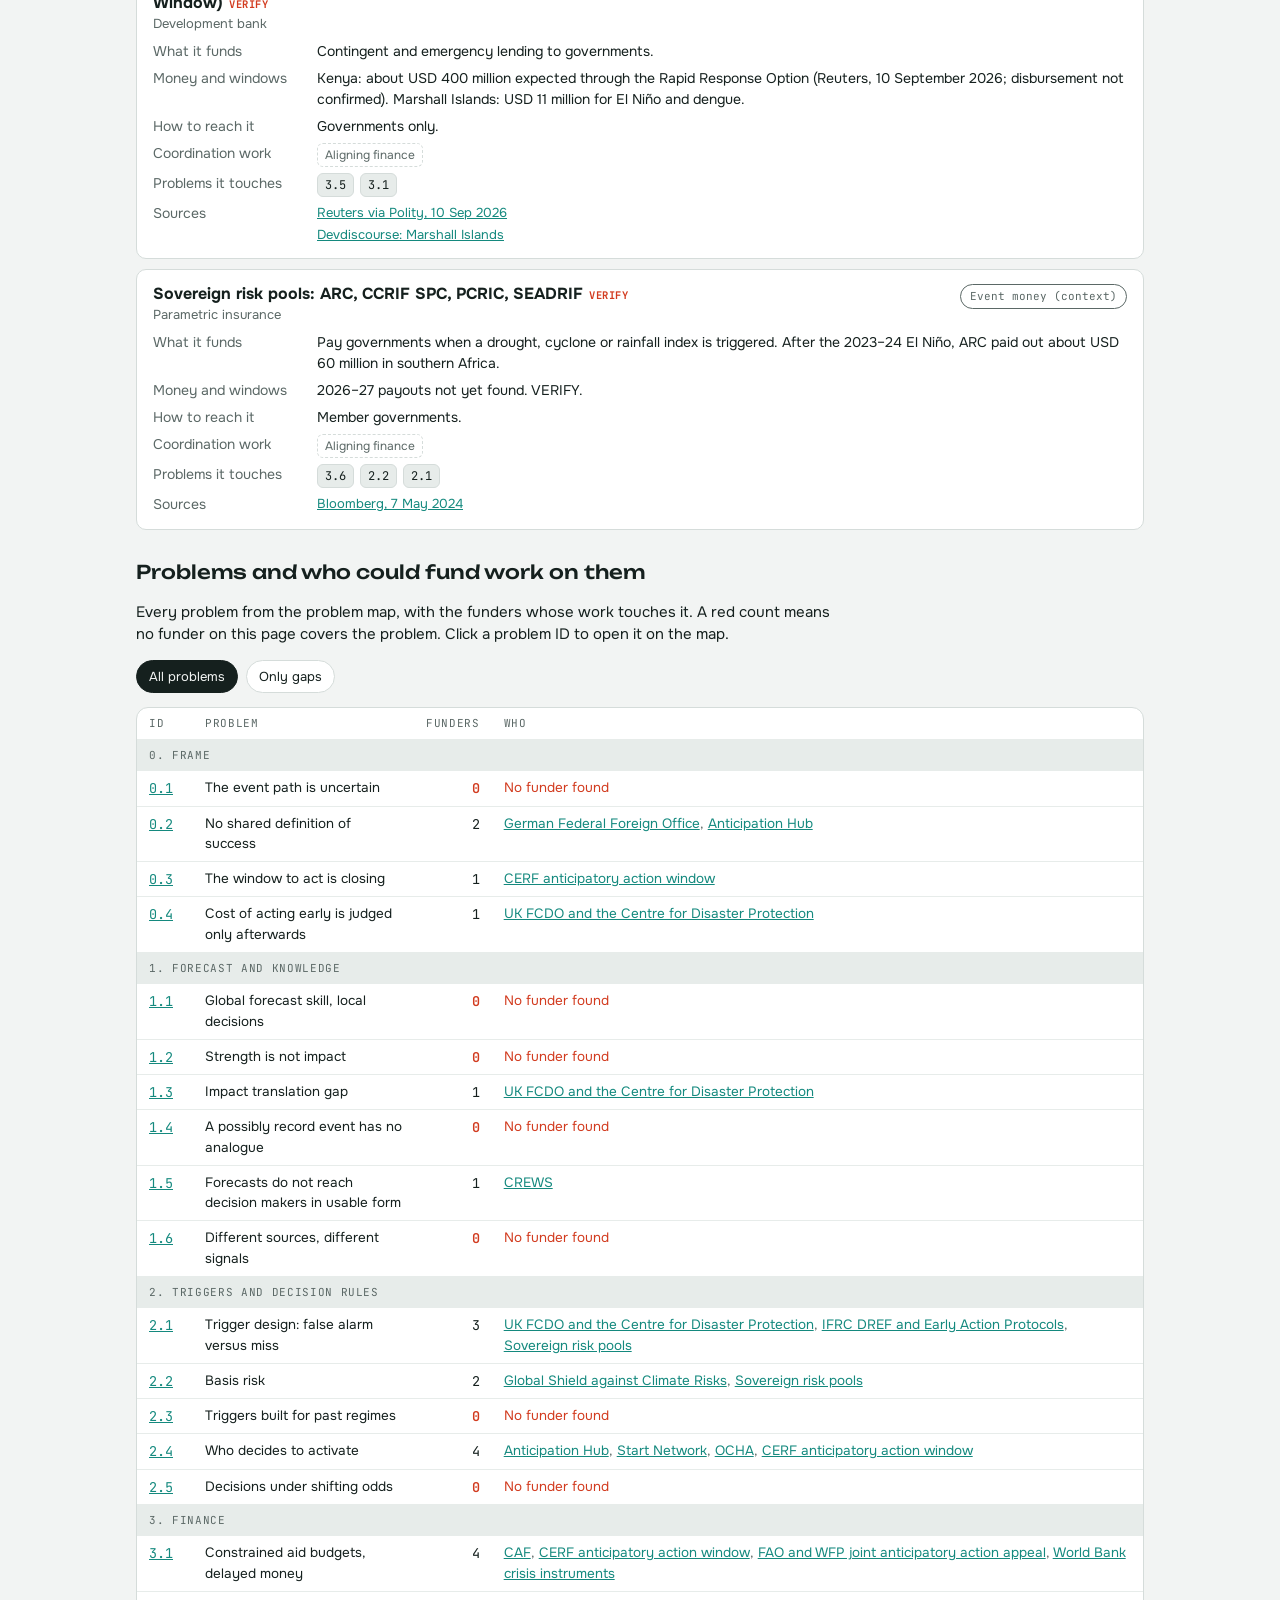
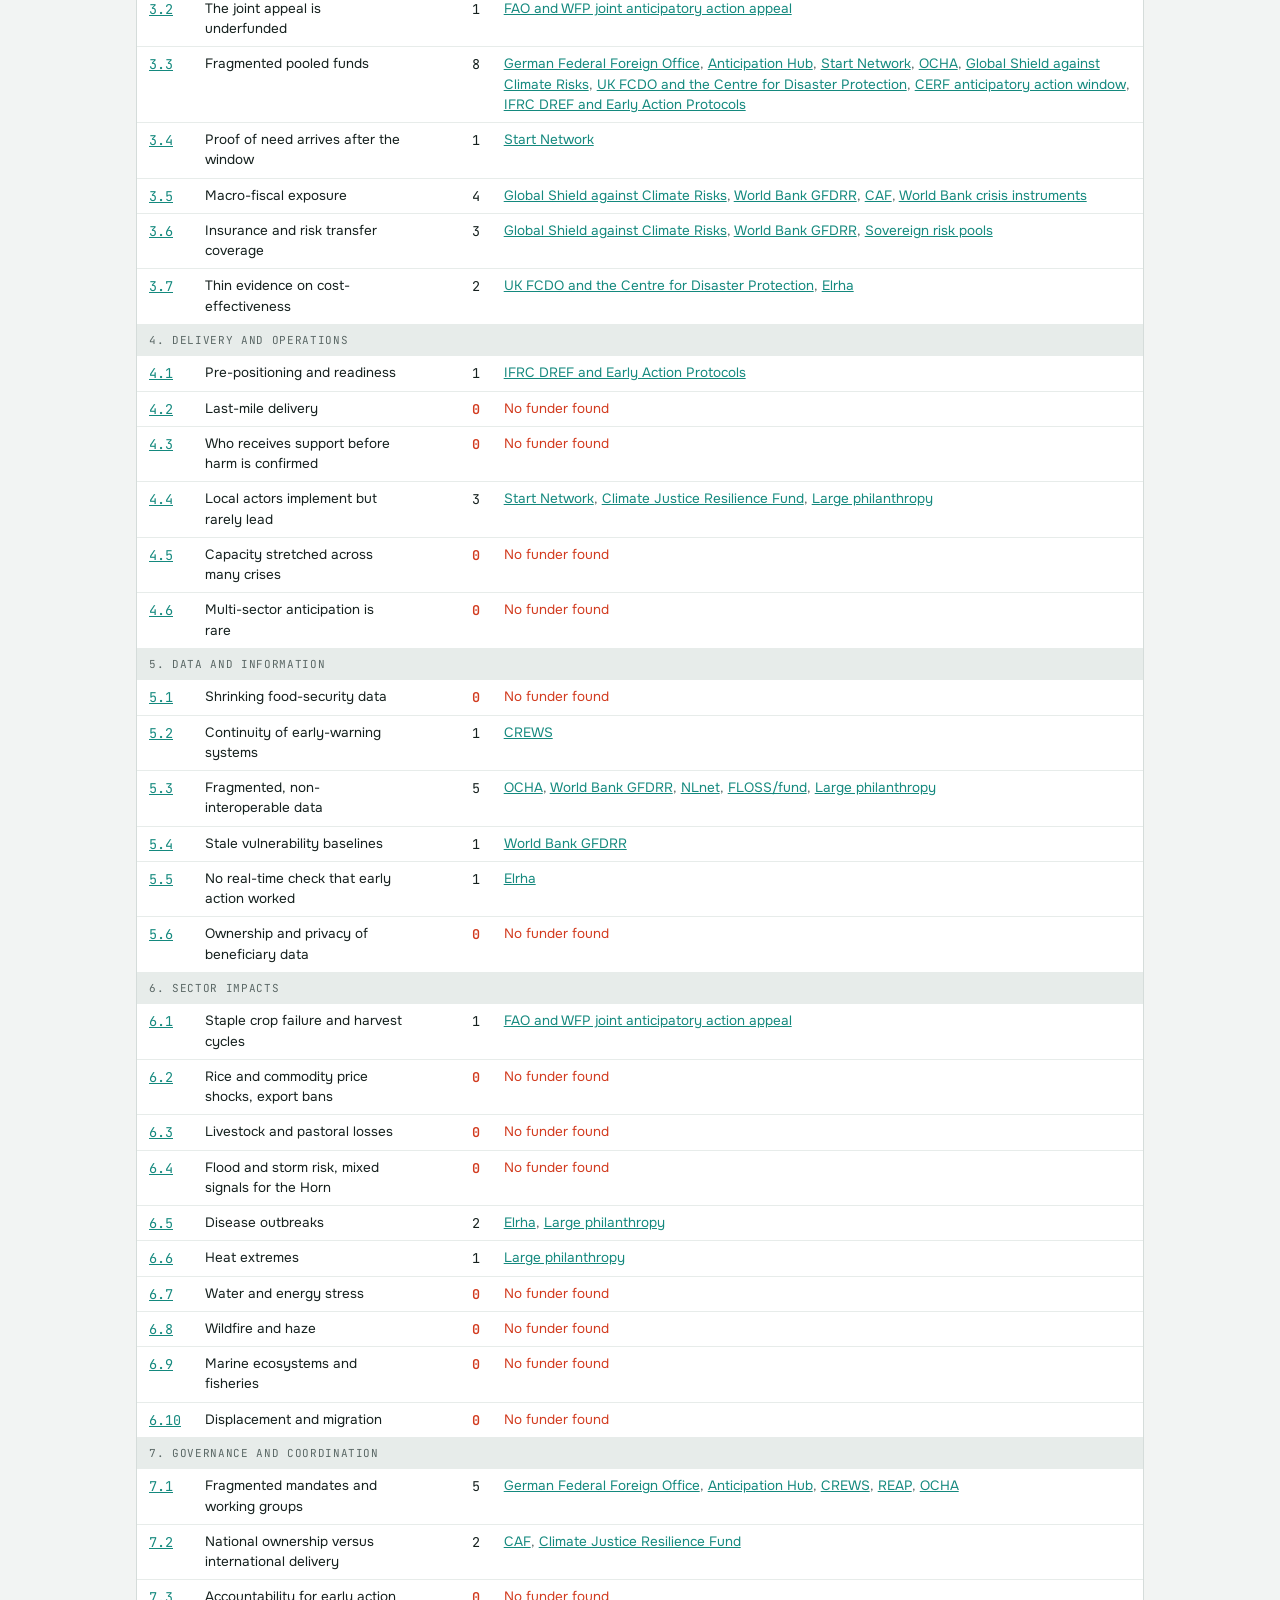
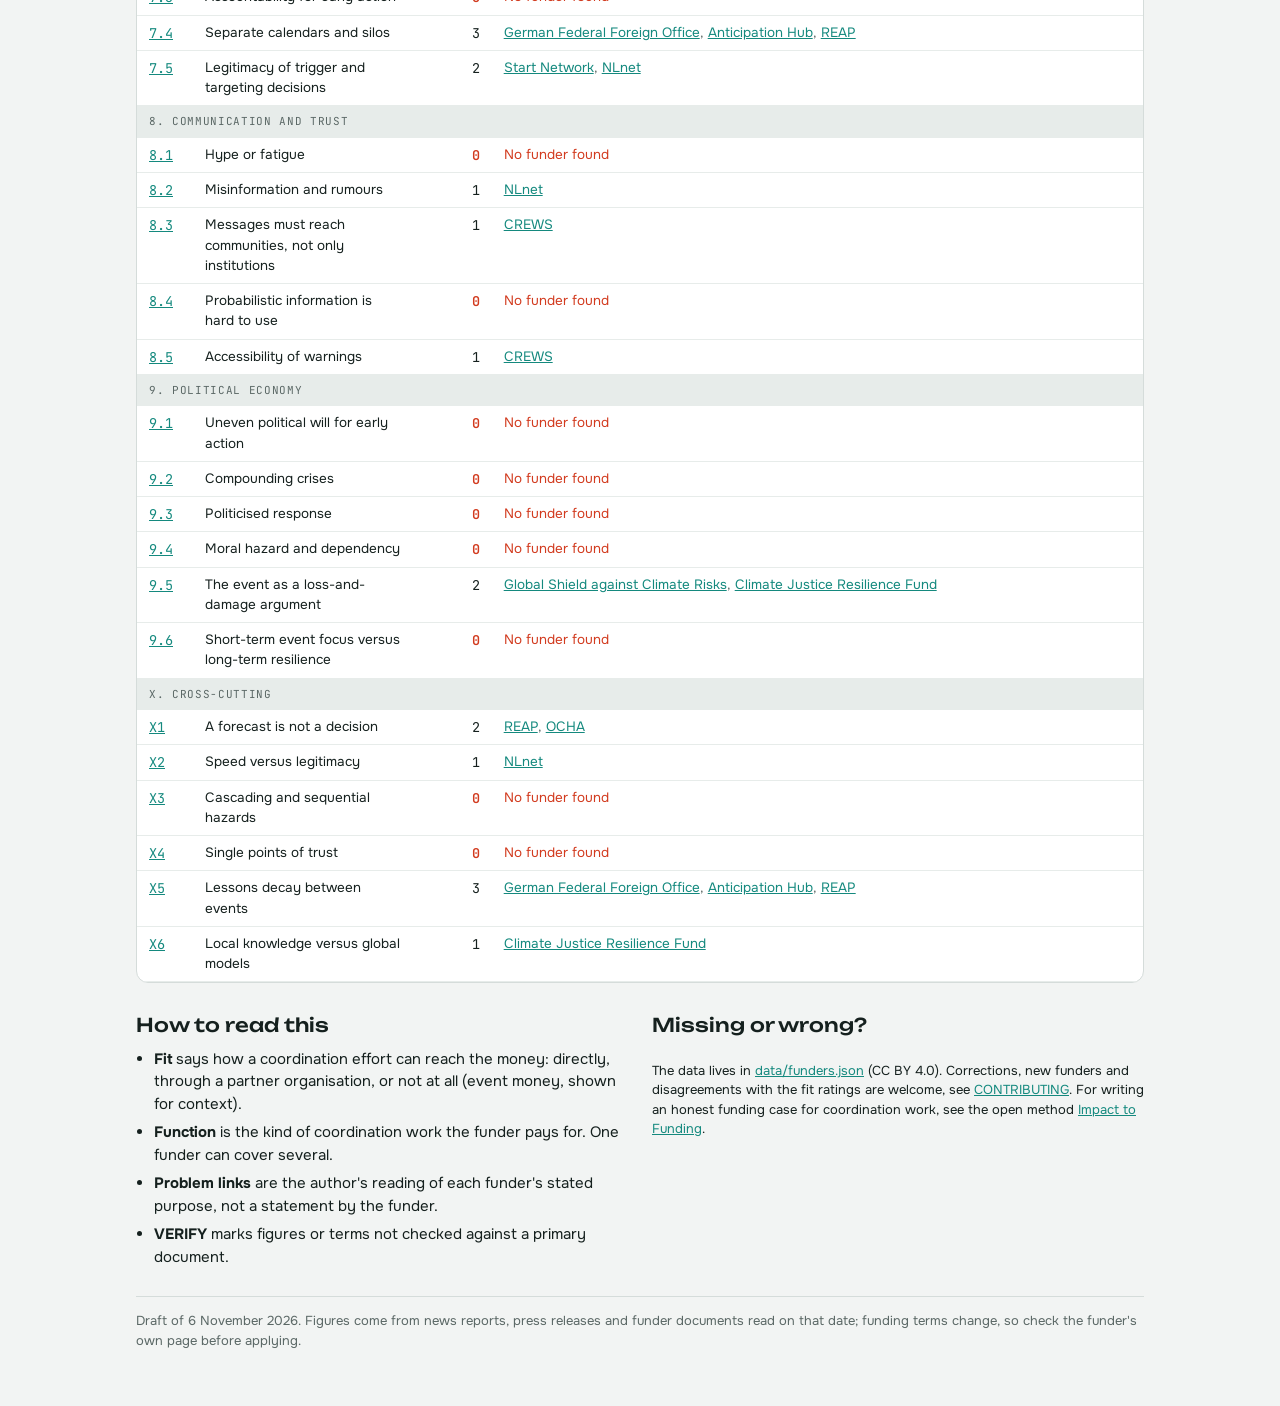
==== commit a72eea97: "Point the site to its new home in citizen-infra/senri Co-Authored-By: Claude Opus 5.5 <noreply@anthr" ====
--- a/funders.html
+++ b/funders.html
@@ -20,6 +20,7 @@
     <a href="research.html">Research</a>
     <a href="funders.html" aria-current="page">Coordination funders</a>
   </nav>
+  <p class="moved-note">This site has moved to <a href="https://citizen-infra.github.io/senri/el-nino/funders.html">citizen-infra.github.io/senri/el-nino</a>, part of SENRI. This copy is no longer updated.</p>
 
   <header>
     <div class="eyebrow">Funding map · as of 6 November 2026</div>
--- a/nav.css
+++ b/nav.css
@@ -4,3 +4,4 @@
 .site-nav a{color:var(--muted,#59616d);text-decoration:none;padding:4px 0;border-bottom:2px solid transparent}
 .site-nav a:hover{color:var(--ink,var(--fg,#14181f))}
 .site-nav a[aria-current="page"]{color:var(--ink,var(--fg,#14181f));border-bottom-color:var(--accent,var(--now,#0f766e));font-weight:600}
+.moved-note{margin:10px 0 0;padding:8px 12px;border:1px solid var(--accent,var(--now,#0f766e));border-radius:6px;font-size:14px}
